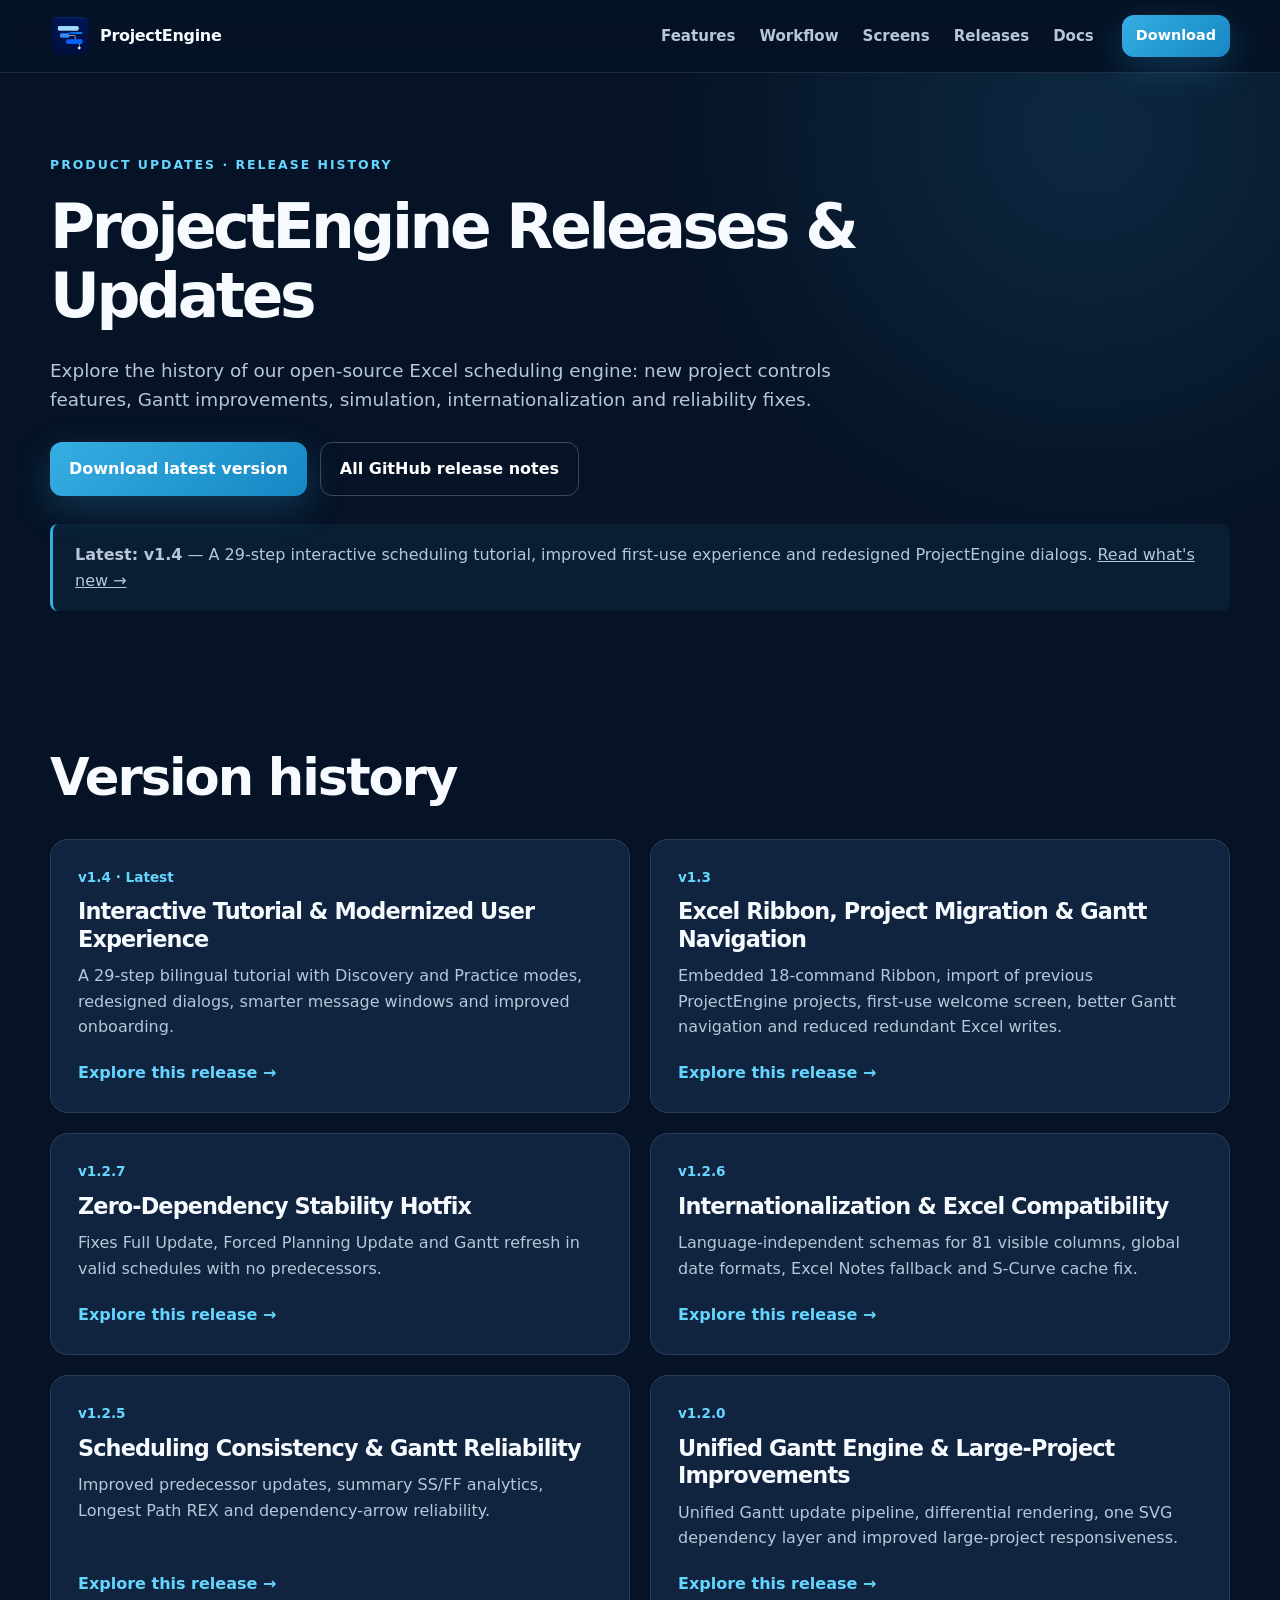
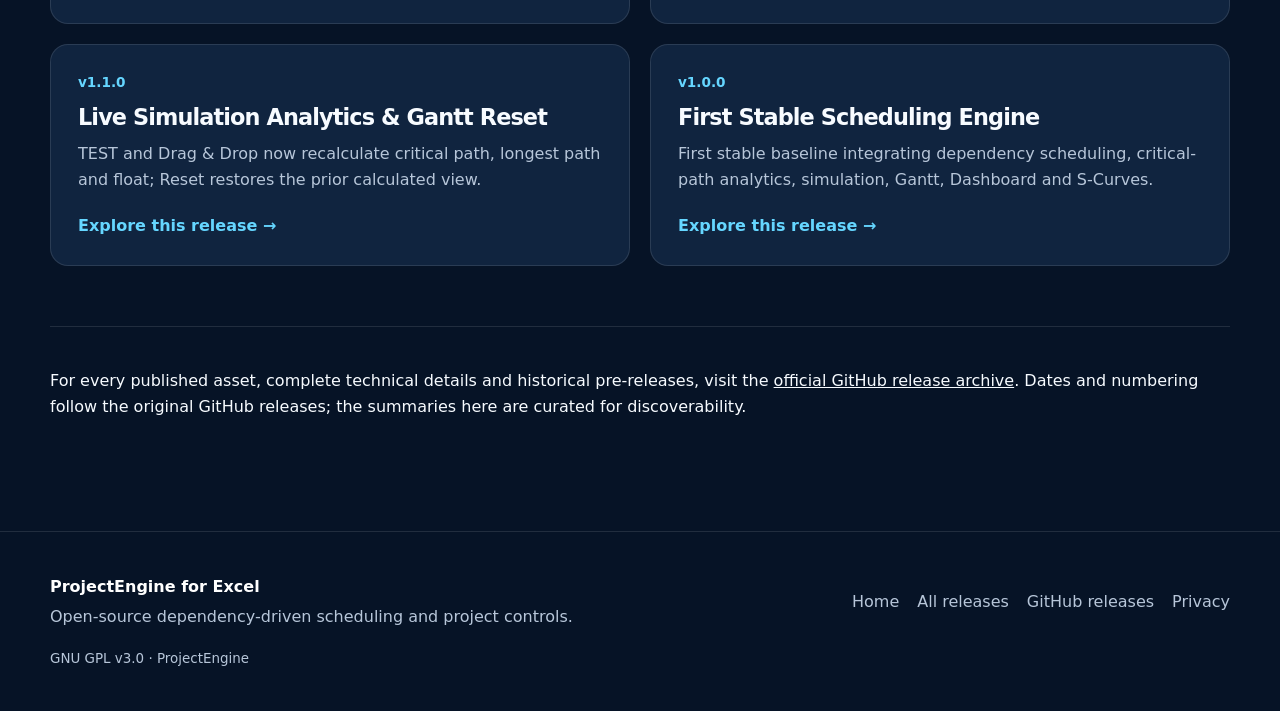
==== releases/index.html @ 014af237 "ProjectEngine Website Update — Release History & SEO Expansion" ====
<!doctype html>
<html lang="en"><head><meta charset="utf-8"><meta name="viewport" content="width=device-width, initial-scale=1">
<title>Excel Scheduling Software Releases &amp; Updates — ProjectEngine</title><meta name="description" content="ProjectEngine release history: interactive Excel tutorials, Gantt improvements, critical path analytics, scheduling migration and stability updates."><meta name="robots" content="index,follow,max-image-preview:large"><meta name="theme-color" content="#07152a">
<link rel="canonical" href="https://tmailletfr.github.io/ProjectEngine/releases/"><link rel="icon" type="image/png" href="../assets/favicon.png?v=2"><link rel="stylesheet" href="../assets/styles.css?v=5">
<meta property="og:type" content="website"><meta property="og:title" content="Excel Scheduling Software Releases &amp; Updates"><meta property="og:description" content="ProjectEngine release history: interactive Excel tutorials, Gantt improvements, critical path analytics, scheduling migration and stability updates."><meta property="og:url" content="https://tmailletfr.github.io/ProjectEngine/releases/"><meta property="og:image" content="https://tmailletfr.github.io/ProjectEngine/assets/social-preview.jpg">
<meta name="twitter:card" content="summary_large_image"><meta name="twitter:title" content="Excel Scheduling Software Releases &amp; Updates"><meta name="twitter:description" content="ProjectEngine release history: interactive Excel tutorials, Gantt improvements, critical path analytics, scheduling migration and stability updates."><meta name="twitter:image" content="https://tmailletfr.github.io/ProjectEngine/assets/social-preview.jpg">
<script type="application/ld+json">{"@context": "https://schema.org", "@type": "CollectionPage", "name": "ProjectEngine Releases & Updates", "url": "https://tmailletfr.github.io/ProjectEngine/releases/", "about": {"@type": "SoftwareApplication", "name": "ProjectEngine"}, "hasPart": [{"@type": "WebPage", "url": "https://tmailletfr.github.io/ProjectEngine/releases/v1-4.html", "name": "ProjectEngine v1.4 — Interactive Tutorial & Modernized User Experience"}, {"@type": "WebPage", "url": "https://tmailletfr.github.io/ProjectEngine/releases/v1-3.html", "name": "ProjectEngine v1.3 — Excel Ribbon, Project Migration & Gantt Navigation"}, {"@type": "WebPage", "url": "https://tmailletfr.github.io/ProjectEngine/releases/v1-2-7.html", "name": "ProjectEngine v1.2.7 — Zero-Dependency Stability Hotfix"}, {"@type": "WebPage", "url": "https://tmailletfr.github.io/ProjectEngine/releases/v1-2-6.html", "name": "ProjectEngine v1.2.6 — Internationalization & Excel Compatibility"}, {"@type": "WebPage", "url": "https://tmailletfr.github.io/ProjectEngine/releases/v1-2-5.html", "name": "ProjectEngine v1.2.5 — Scheduling Consistency & Gantt Reliability"}, {"@type": "WebPage", "url": "https://tmailletfr.github.io/ProjectEngine/releases/v1-2-0.html", "name": "ProjectEngine v1.2.0 — Unified Gantt Engine & Large-Project Improvements"}, {"@type": "WebPage", "url": "https://tmailletfr.github.io/ProjectEngine/releases/v1-1-0.html", "name": "ProjectEngine v1.1.0 — Live Simulation Analytics & Gantt Reset"}, {"@type": "WebPage", "url": "https://tmailletfr.github.io/ProjectEngine/releases/v1-0-0.html", "name": "ProjectEngine v1.0.0 — First Stable Scheduling Engine"}]}</script></head><body><a class="skip-link" href="#main">Skip to content</a>
<header class="site-header"><div class="container nav-wrap"><a class="brand" href="../index.html" aria-label="ProjectEngine home"><img src="../assets/ProjectEngine_logo.png" alt="" width="40" height="40" style="width:40px;height:40px;display:block;object-fit:contain"><span>ProjectEngine</span></a>
<nav aria-label="Primary navigation"><a href="../index.html#features">Features</a><a href="../index.html#workflow">Workflow</a><a href="../index.html#screens">Screens</a><a href="index.html" aria-current="page">Releases</a><a href="https://github.com/TMailletFR/ProjectEngine/tree/main/Docs/en">Docs</a></nav><a class="button button-small" href="../download.html">Download</a></div></header>
<main id="main"><section class="release-hero"><div class="container"><div class="eyebrow">PRODUCT UPDATES · RELEASE HISTORY</div><h1 class="release-title">ProjectEngine Releases &amp; Updates</h1><p class="release-lead">Explore the history of our open-source Excel scheduling engine: new project controls features, Gantt improvements, simulation, internationalization and reliability fixes.</p><div class="release-top-actions"><a class="button" href="../download.html">Download latest version</a><a class="button button-secondary" href="https://github.com/TMailletFR/ProjectEngine/releases">All GitHub release notes</a></div><div class="latest-note"><strong>Latest: v1.4</strong> — A 29-step interactive scheduling tutorial, improved first-use experience and redesigned ProjectEngine dialogs. <a href="v1-4.html">Read what's new →</a></div></div></section><section class="section"><div class="container"><h2>Version history</h2><div class="release-grid"><article class="release-card"><div class="release-meta">v1.4 · Latest</div><h2><a href="v1-4.html">Interactive Tutorial &amp; Modernized User Experience</a></h2><p>A 29-step bilingual tutorial with Discovery and Practice modes, redesigned dialogs, smarter message windows and improved onboarding.</p><a class="text-link" href="v1-4.html" aria-label="Read details of v1.4">Explore this release →</a></article><article class="release-card"><div class="release-meta">v1.3</div><h2><a href="v1-3.html">Excel Ribbon, Project Migration &amp; Gantt Navigation</a></h2><p>Embedded 18-command Ribbon, import of previous ProjectEngine projects, first-use welcome screen, better Gantt navigation and reduced redundant Excel writes.</p><a class="text-link" href="v1-3.html" aria-label="Read details of v1.3">Explore this release →</a></article><article class="release-card"><div class="release-meta">v1.2.7</div><h2><a href="v1-2-7.html">Zero-Dependency Stability Hotfix</a></h2><p>Fixes Full Update, Forced Planning Update and Gantt refresh in valid schedules with no predecessors.</p><a class="text-link" href="v1-2-7.html" aria-label="Read details of v1.2.7">Explore this release →</a></article><article class="release-card"><div class="release-meta">v1.2.6</div><h2><a href="v1-2-6.html">Internationalization &amp; Excel Compatibility</a></h2><p>Language-independent schemas for 81 visible columns, global date formats, Excel Notes fallback and S-Curve cache fix.</p><a class="text-link" href="v1-2-6.html" aria-label="Read details of v1.2.6">Explore this release →</a></article><article class="release-card"><div class="release-meta">v1.2.5</div><h2><a href="v1-2-5.html">Scheduling Consistency &amp; Gantt Reliability</a></h2><p>Improved predecessor updates, summary SS/FF analytics, Longest Path REX and dependency-arrow reliability.</p><a class="text-link" href="v1-2-5.html" aria-label="Read details of v1.2.5">Explore this release →</a></article><article class="release-card"><div class="release-meta">v1.2.0</div><h2><a href="v1-2-0.html">Unified Gantt Engine &amp; Large-Project Improvements</a></h2><p>Unified Gantt update pipeline, differential rendering, one SVG dependency layer and improved large-project responsiveness.</p><a class="text-link" href="v1-2-0.html" aria-label="Read details of v1.2.0">Explore this release →</a></article><article class="release-card"><div class="release-meta">v1.1.0</div><h2><a href="v1-1-0.html">Live Simulation Analytics &amp; Gantt Reset</a></h2><p>TEST and Drag &amp; Drop now recalculate critical path, longest path and float; Reset restores the prior calculated view.</p><a class="text-link" href="v1-1-0.html" aria-label="Read details of v1.1.0">Explore this release →</a></article><article class="release-card"><div class="release-meta">v1.0.0</div><h2><a href="v1-0-0.html">First Stable Scheduling Engine</a></h2><p>First stable baseline integrating dependency scheduling, critical-path analytics, simulation, Gantt, Dashboard and S-Curves.</p><a class="text-link" href="v1-0-0.html" aria-label="Read details of v1.0.0">Explore this release →</a></article></div><div class="release-bottom"><p>For every published asset, complete technical details and historical pre-releases, visit the <a href="https://github.com/TMailletFR/ProjectEngine/releases">official GitHub release archive</a>. Dates and numbering follow the original GitHub releases; the summaries here are curated for discoverability.</p></div></div></section></main>
<footer><div class="container footer-grid"><div><strong>ProjectEngine for Excel</strong><p>Open-source dependency-driven scheduling and project controls.</p></div><div class="footer-links"><a href="../index.html">Home</a><a href="index.html">All releases</a><a href="https://github.com/TMailletFR/ProjectEngine/releases">GitHub releases</a><a href="../privacy.html">Privacy</a></div><div class="license">GNU GPL v3.0 · ProjectEngine</div></div></footer></body></html>
---- assets/styles.css ----
:root {
  --bg: #061326;
  --bg-soft: #0b1c34;
  --panel: #10243f;
  --panel-2: #f4f7fb;
  --text: #f7fbff;
  --muted: #b7c6d9;
  --ink: #10243a;
  --ink-soft: #56667b;
  --accent: #35aee2;
  --accent-2: #65d6ff;
  --line: rgba(255,255,255,.11);
  --shadow: 0 24px 70px rgba(0,0,0,.28);
  --radius: 24px;
}

* { box-sizing: border-box; }

html { scroll-behavior: smooth; }

body {
  margin: 0;
  font-family: Inter, ui-sans-serif, system-ui, -apple-system, BlinkMacSystemFont, "Segoe UI", sans-serif;
  color: var(--text);
  background: var(--bg);
  line-height: 1.6;
}

img {
  max-width: 100%;
  height: auto;
  display: block;
}

a { color: inherit; }

.container {
  width: min(1180px, calc(100% - 40px));
  margin-inline: auto;
}

.narrow { max-width: 780px; }
.center { text-align: center; }

.skip-link {
  position: absolute;
  left: -9999px;
  top: 8px;
  z-index: 999;
  background: white;
  color: #111;
  padding: 10px 14px;
  border-radius: 8px;
}
.skip-link:focus { left: 8px; }

.site-header {
  position: sticky;
  top: 0;
  z-index: 20;
  backdrop-filter: blur(18px);
  background: rgba(6, 19, 38, .82);
  border-bottom: 1px solid var(--line);
}

.nav-wrap {
  min-height: 72px;
  display: flex;
  align-items: center;
  gap: 28px;
}

.brand {
  display: inline-flex;
  align-items: center;
  gap: 10px;
  text-decoration: none;
  font-weight: 800;
  letter-spacing: -.02em;
}

.brand-mark {
  width: 36px;
  height: 36px;
  border-radius: 11px;
  display: grid;
  place-items: center;
  background: linear-gradient(135deg, var(--accent), #1e6ccb);
  font-size: .84rem;
  box-shadow: 0 8px 28px rgba(53,174,226,.3);
}

nav {
  display: flex;
  gap: 24px;
  margin-left: auto;
}
nav a {
  color: var(--muted);
  text-decoration: none;
  font-weight: 650;
  font-size: .94rem;
}
nav a:hover { color: white; }

.button {
  display: inline-flex;
  align-items: center;
  justify-content: center;
  border-radius: 12px;
  padding: 13px 19px;
  font-weight: 800;
  text-decoration: none;
  background: linear-gradient(135deg, var(--accent), #1687c3);
  color: white;
  box-shadow: 0 12px 36px rgba(53,174,226,.23);
  transition: transform .18s ease, box-shadow .18s ease;
}
.button:hover {
  transform: translateY(-2px);
  box-shadow: 0 16px 40px rgba(53,174,226,.32);
}
.button-small { padding: 9px 14px; font-size: .9rem; }
.button-secondary {
  background: transparent;
  border: 1px solid rgba(255,255,255,.22);
  box-shadow: none;
}
.button-secondary:hover { background: rgba(255,255,255,.06); }

.hero {
  position: relative;
  overflow: hidden;
  padding: 104px 0 84px;
  background:
    radial-gradient(circle at 83% 10%, rgba(53,174,226,.18), transparent 34%),
    radial-gradient(circle at 15% 72%, rgba(36,93,175,.16), transparent 36%);
}
.hero::after {
  content: "";
  position: absolute;
  inset: 0;
  pointer-events: none;
  background-image: linear-gradient(rgba(255,255,255,.025) 1px, transparent 1px), linear-gradient(90deg, rgba(255,255,255,.025) 1px, transparent 1px);
  background-size: 48px 48px;
  mask-image: linear-gradient(to bottom, black, transparent);
}

.hero-grid {
  position: relative;
  z-index: 1;
  display: grid;
  grid-template-columns: .9fr 1.15fr;
  align-items: center;
  gap: 54px;
}

.eyebrow {
  display: inline-block;
  margin-bottom: 18px;
  color: var(--accent-2);
  font-size: .78rem;
  font-weight: 900;
  letter-spacing: .16em;
}

h1, h2, h3 { line-height: 1.12; margin-top: 0; }

h1 {
  font-size: clamp(3.25rem, 6vw, 5.6rem);
  letter-spacing: -.055em;
  margin-bottom: 25px;
}
h1 span { color: var(--accent-2); }

h2 {
  font-size: clamp(2.15rem, 4vw, 3.4rem);
  letter-spacing: -.04em;
  margin-bottom: 18px;
}

h3 {
  font-size: 1.25rem;
  letter-spacing: -.02em;
}

.hero-lead, .section-lead {
  color: var(--muted);
  font-size: 1.18rem;
  max-width: 700px;
}

.section-lead { margin: 0 auto; }
.section-lead.left { margin-left: 0; }

.hero-actions {
  display: flex;
  gap: 13px;
  flex-wrap: wrap;
  margin: 32px 0 28px;
}

.trust-row {
  display: flex;
  flex-wrap: wrap;
  gap: 9px;
}
.trust-row span {
  border: 1px solid var(--line);
  background: rgba(255,255,255,.045);
  color: var(--muted);
  border-radius: 999px;
  padding: 6px 10px;
  font-size: .82rem;
  font-weight: 700;
}

.hero-visual {
  width: 100%;
  aspect-ratio: 16 / 9;
  contain: layout paint;
  border: 1px solid rgba(255,255,255,.15);
  border-radius: var(--radius);
  overflow: hidden;
  box-shadow: var(--shadow);
  transform: perspective(1000px) rotateY(-2deg) rotateX(1deg);
  background: white;
}

.hero-visual img {
  width: 100%;
  height: 100%;
  object-fit: cover;
}

.strip {
  background: #0b1b31;
  border-top: 1px solid var(--line);
  border-bottom: 1px solid var(--line);
}

.proof-grid {
  display: grid;
  grid-template-columns: repeat(3, 1fr);
}
.proof-grid div {
  padding: 26px 28px;
  border-right: 1px solid var(--line);
}
.proof-grid div:last-child { border-right: 0; }
.proof-grid strong, .proof-grid span { display: block; }
.proof-grid strong { color: white; margin-bottom: 3px; }
.proof-grid span { color: var(--muted); font-size: .91rem; }

.section { padding: 96px 0; }
.section-alt {
  background: var(--panel-2);
  color: var(--ink);
}
.section-alt .eyebrow { color: #1475ad; }
.section-alt .section-lead { color: var(--ink-soft); }

.demo-frame {
  margin-top: 42px;
  padding: 10px;
  border: 1px solid var(--line);
  border-radius: 26px;
  background: #0d2039;
  box-shadow: var(--shadow);
}
.demo-frame img {
  width: 100%;
  border-radius: 18px;
}

.cards {
  display: grid;
  grid-template-columns: repeat(3, 1fr);
  gap: 18px;
  margin-top: 50px;
}
.card {
  background: white;
  border: 1px solid #dbe5ef;
  border-radius: 18px;
  padding: 28px;
  box-shadow: 0 12px 36px rgba(16,36,58,.07);
}
.card .icon {
  width: 44px;
  height: 44px;
  border-radius: 13px;
  display: grid;
  place-items: center;
  margin-bottom: 18px;
  color: white;
  background: linear-gradient(135deg, #239ed8, #1d69bc);
  font-weight: 900;
  font-size: 1.2rem;
}
.card p { color: var(--ink-soft); margin-bottom: 0; }

.workflow-grid {
  display: grid;
  grid-template-columns: 1.2fr .8fr;
  gap: 60px;
  align-items: start;
}

.steps {
  list-style: none;
  padding: 0;
  margin: 40px 0 0;
}
.steps li {
  display: grid;
  grid-template-columns: 42px 1fr;
  gap: 16px;
  margin-bottom: 22px;
}
.steps li > span {
  width: 38px;
  height: 38px;
  display: grid;
  place-items: center;
  border-radius: 12px;
  color: white;
  font-weight: 900;
  background: #147fb9;
}
.steps strong { display: block; font-size: 1.05rem; }
.steps p { margin: 4px 0 0; color: var(--muted); }

.fit-panel {
  background: linear-gradient(180deg, #102743, #0b1c33);
  border: 1px solid var(--line);
  border-radius: 22px;
  padding: 34px;
  box-shadow: var(--shadow);
}
.fit-panel p, .fit-panel li { color: var(--muted); }
.fit-panel ul { padding-left: 20px; }
.fit-panel li { margin: 8px 0; }
.fit-note {
  border-top: 1px solid var(--line);
  padding-top: 20px;
  margin-bottom: 0;
  font-size: .92rem;
}

.screenshot-grid {
  display: grid;
  grid-template-columns: repeat(2, 1fr);
  gap: 22px;
  margin-top: 46px;
}
figure {
  margin: 0;
  overflow: hidden;
  background: white;
  border: 1px solid #d9e3ee;
  border-radius: 20px;
  box-shadow: 0 14px 38px rgba(16,36,58,.08);
}
figure img { width: 100%; }
figcaption {
  color: var(--ink-soft);
  padding: 16px 18px 18px;
  font-size: .93rem;
}

.cta { padding-top: 78px; }
.cta-box {
  display: grid;
  grid-template-columns: 1fr auto;
  align-items: center;
  gap: 40px;
  padding: 46px;
  border-radius: 24px;
  background:
    linear-gradient(135deg, rgba(53,174,226,.16), transparent 40%),
    #0c213c;
  border: 1px solid rgba(101,214,255,.22);
}
.cta-box h2 { max-width: 720px; }
.cta-box p { color: var(--muted); margin-bottom: 0; }
.cta-actions {
  display: flex;
  flex-direction: column;
  align-items: center;
  gap: 14px;
}
.text-link {
  color: var(--accent-2);
  text-decoration: none;
  font-weight: 750;
}

footer {
  padding: 42px 0;
  border-top: 1px solid var(--line);
  color: var(--muted);
}
.footer-grid {
  display: grid;
  grid-template-columns: 1fr auto;
  gap: 18px 40px;
  align-items: center;
}
.footer-grid strong { color: white; }
.footer-grid p { margin: 4px 0 0; }
.footer-links {
  display: flex;
  gap: 18px;
  flex-wrap: wrap;
}
.footer-links a { text-decoration: none; }
.footer-links a:hover { color: white; }
.license { grid-column: 1 / -1; font-size: .84rem; }

@media (max-width: 900px) {
  nav { display: none; }
  .hero-grid, .workflow-grid, .cta-box { grid-template-columns: 1fr; }
  .hero { padding-top: 72px; }
  .hero-visual { transform: none; }
  .cards { grid-template-columns: repeat(2, 1fr); }
  .proof-grid { grid-template-columns: 1fr; }
  .proof-grid div { border-right: 0; border-bottom: 1px solid var(--line); }
  .proof-grid div:last-child { border-bottom: 0; }
  .cta-actions { align-items: flex-start; }
}

@media (max-width: 620px) {
  .container { width: min(100% - 24px, 1180px); }
  .nav-wrap { min-height: 64px; }
  .brand-mark { width: 32px; height: 32px; }
  .button-small { display: none; }
  .hero { padding: 62px 0 58px; }
  h1 { font-size: 3.1rem; }
  .hero-actions { flex-direction: column; }
  .button { width: 100%; }
  .section { padding: 70px 0; }
  .cards, .screenshot-grid { grid-template-columns: 1fr; }
  .card { padding: 24px; }
  .cta-box { padding: 30px 24px; }
  .footer-grid { grid-template-columns: 1fr; }
  .footer-links { flex-direction: column; gap: 8px; }
}


/* v2 layout corrections */

/* Keep the slogan visually and semantically in two beats on desktop. */
.hero-title {
  font-size: clamp(3rem, 4.9vw, 5.15rem);
  line-height: 1.04;
  letter-spacing: -.055em;
  margin-bottom: 25px;
}

.hero-title-line {
  display: block;
  white-space: nowrap;
}

.hero-title-accent {
  color: var(--accent-2);
}

/* Vertically centre the fit panel against the complete workflow block. */
.workflow-grid {
  align-items: center;
}

/* Prevent the shorter S-Curve card from stretching to the analytics card height. */
.screenshot-grid {
  align-items: start;
}

.screenshot-grid figure {
  align-self: start;
  height: auto;
}

.screenshot-grid figure img {
  width: 100%;
  height: auto;
  object-fit: contain;
}

/* Preserve the two-line slogan until the mobile layout becomes genuinely narrow. */
@media (max-width: 760px) {
  .hero-title {
    font-size: clamp(2.65rem, 10.5vw, 4.2rem);
  }
}

@media (max-width: 470px) {
  .hero-title-line {
    white-space: normal;
  }
}


.download-title {
  font-size: clamp(2.2rem, 5vw, 4rem);
  margin-bottom: 22px;
}

.download-actions {
  justify-content: center;
  margin-top: 34px;
}

.download-note {
  margin-top: 24px;
  color: var(--muted);
  font-size: .92rem;
}


/* v3: explicit hero colours and stronger layout rules */
.hero-title .hero-title-line {
  display: block !important;
  white-space: nowrap !important;
}

.hero-title .hero-title-line:first-child {
  color: var(--text) !important;
}

.hero-title .hero-title-accent {
  color: var(--accent-2) !important;
}

/* Keep the two-part slogan readable without forcing an oversized first line. */
@media (min-width: 901px) {
  .hero-title {
    font-size: clamp(3rem, 4.25vw, 4.75rem) !important;
  }
}

/* Explicitly centre the right panel within the full workflow row. */
@media (min-width: 901px) {
  .workflow-grid {
    align-items: center !important;
  }

  .fit-panel {
    align-self: center !important;
  }
}

/* Never stretch either screenshot card to match the other card's height. */
.screenshot-grid {
  align-items: start !important;
}

.screenshot-grid figure {
  height: fit-content !important;
  align-self: start !important;
}

.screenshot-grid figure img {
  display: block !important;
  width: 100% !important;
  height: auto !important;
  max-height: none !important;
  object-fit: contain !important;
}

/* Keep the intended two-line slogan on landscape phones/tablets too. */
@media (min-width: 471px) and (max-width: 900px) {
  .hero-title {
    font-size: clamp(2.5rem, 7vw, 3.7rem) !important;
  }

  .hero-title .hero-title-line {
    white-space: nowrap !important;
  }
}

/* Release archive and release article, built on the original site design */
.release-hero{padding:78px 0 42px;background:radial-gradient(circle at 85% 10%,rgba(53,174,226,.14),transparent 35%)}
.release-title{font-size:clamp(2.2rem,4.8vw,4rem);line-height:1.12;max-width:1020px}
.release-lead{color:var(--muted);font-size:1.15rem;max-width:830px}
.release-grid{display:grid;grid-template-columns:repeat(2,minmax(0,1fr));gap:20px;margin-top:32px}
.release-card{background:#10243f;border:1px solid var(--line);border-radius:18px;padding:27px;display:flex;flex-direction:column;gap:10px}
.release-card h2{font-size:1.4rem;line-height:1.22;margin:0}.release-card h2 a{text-decoration:none}
.release-card h2 a:hover,.release-content a:hover{color:var(--accent-2)}
.release-card p{color:var(--muted);margin:0}.release-meta{font-size:.85rem;color:var(--accent-2);font-weight:800}
.release-card .text-link{margin-top:auto;padding-top:10px}
.release-content{max-width:820px}.release-content h2{font-size:1.7rem;margin:42px 0 12px}
.release-content p{color:var(--muted);font-size:1.05rem}
.release-content .button{margin-top:16px}.release-breadcrumb{color:var(--muted);font-size:.88rem;margin-bottom:25px}
.release-breadcrumb a{color:var(--accent-2)}.release-top-actions{display:flex;flex-wrap:wrap;gap:13px;margin:28px 0}
.release-bottom{margin-top:60px;padding-top:25px;border-top:1px solid var(--line)}
.latest-note{margin-top:28px;padding:18px 22px;border-left:3px solid var(--accent);background:rgba(53,174,226,.07);border-radius:8px;color:var(--muted)}
@media(max-width:760px){.release-grid{grid-template-columns:1fr}.release-hero{padding-top:48px}.release-top-actions .button{width:auto}}
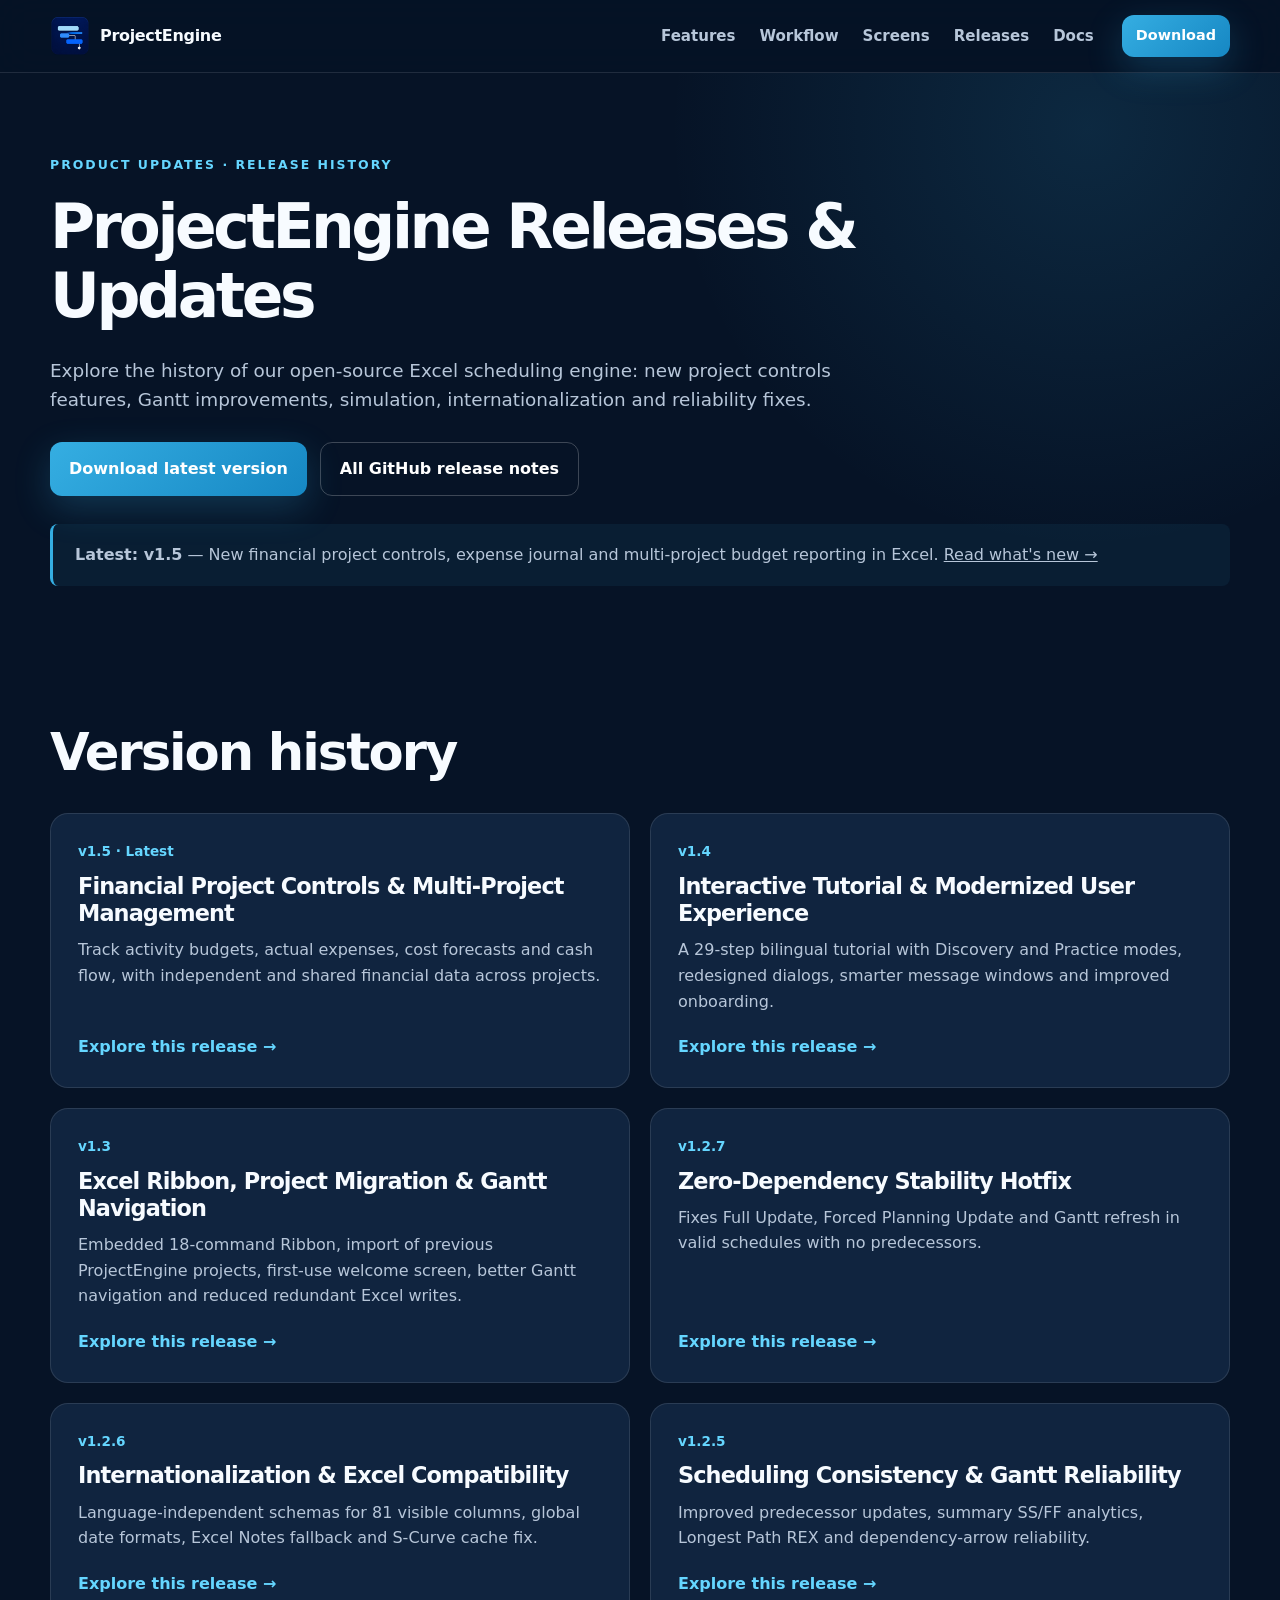
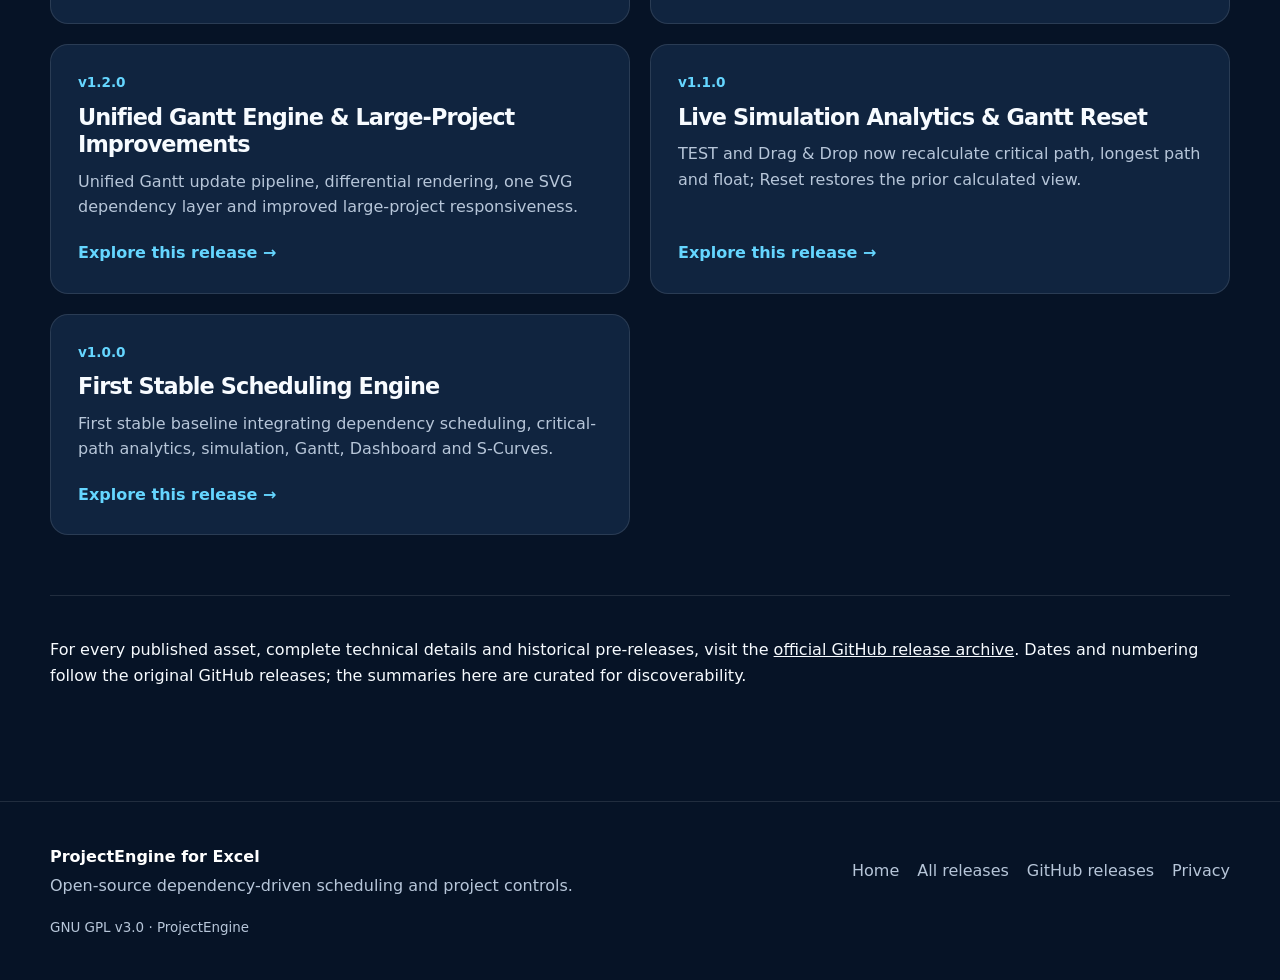
==== commit c04783f0: "v1.5" ====
--- a/releases/index.html
+++ b/releases/index.html
@@ -1,11 +1,12 @@
-<!doctype html>
-<html lang="en"><head><meta charset="utf-8"><meta name="viewport" content="width=device-width, initial-scale=1">
-<title>Excel Scheduling Software Releases &amp; Updates — ProjectEngine</title><meta name="description" content="ProjectEngine release history: interactive Excel tutorials, Gantt improvements, critical path analytics, scheduling migration and stability updates."><meta name="robots" content="index,follow,max-image-preview:large"><meta name="theme-color" content="#07152a">
-<link rel="canonical" href="https://tmailletfr.github.io/ProjectEngine/releases/"><link rel="icon" type="image/png" href="../assets/favicon.png?v=2"><link rel="stylesheet" href="../assets/styles.css?v=5">
-<meta property="og:type" content="website"><meta property="og:title" content="Excel Scheduling Software Releases &amp; Updates"><meta property="og:description" content="ProjectEngine release history: interactive Excel tutorials, Gantt improvements, critical path analytics, scheduling migration and stability updates."><meta property="og:url" content="https://tmailletfr.github.io/ProjectEngine/releases/"><meta property="og:image" content="https://tmailletfr.github.io/ProjectEngine/assets/social-preview.jpg">
-<meta name="twitter:card" content="summary_large_image"><meta name="twitter:title" content="Excel Scheduling Software Releases &amp; Updates"><meta name="twitter:description" content="ProjectEngine release history: interactive Excel tutorials, Gantt improvements, critical path analytics, scheduling migration and stability updates."><meta name="twitter:image" content="https://tmailletfr.github.io/ProjectEngine/assets/social-preview.jpg">
-<script type="application/ld+json">{"@context": "https://schema.org", "@type": "CollectionPage", "name": "ProjectEngine Releases & Updates", "url": "https://tmailletfr.github.io/ProjectEngine/releases/", "about": {"@type": "SoftwareApplication", "name": "ProjectEngine"}, "hasPart": [{"@type": "WebPage", "url": "https://tmailletfr.github.io/ProjectEngine/releases/v1-4.html", "name": "ProjectEngine v1.4 — Interactive Tutorial & Modernized User Experience"}, {"@type": "WebPage", "url": "https://tmailletfr.github.io/ProjectEngine/releases/v1-3.html", "name": "ProjectEngine v1.3 — Excel Ribbon, Project Migration & Gantt Navigation"}, {"@type": "WebPage", "url": "https://tmailletfr.github.io/ProjectEngine/releases/v1-2-7.html", "name": "ProjectEngine v1.2.7 — Zero-Dependency Stability Hotfix"}, {"@type": "WebPage", "url": "https://tmailletfr.github.io/ProjectEngine/releases/v1-2-6.html", "name": "ProjectEngine v1.2.6 — Internationalization & Excel Compatibility"}, {"@type": "WebPage", "url": "https://tmailletfr.github.io/ProjectEngine/releases/v1-2-5.html", "name": "ProjectEngine v1.2.5 — Scheduling Consistency & Gantt Reliability"}, {"@type": "WebPage", "url": "https://tmailletfr.github.io/ProjectEngine/releases/v1-2-0.html", "name": "ProjectEngine v1.2.0 — Unified Gantt Engine & Large-Project Improvements"}, {"@type": "WebPage", "url": "https://tmailletfr.github.io/ProjectEngine/releases/v1-1-0.html", "name": "ProjectEngine v1.1.0 — Live Simulation Analytics & Gantt Reset"}, {"@type": "WebPage", "url": "https://tmailletfr.github.io/ProjectEngine/releases/v1-0-0.html", "name": "ProjectEngine v1.0.0 — First Stable Scheduling Engine"}]}</script></head><body><a class="skip-link" href="#main">Skip to content</a>
-<header class="site-header"><div class="container nav-wrap"><a class="brand" href="../index.html" aria-label="ProjectEngine home"><img src="../assets/ProjectEngine_logo.png" alt="" width="40" height="40" style="width:40px;height:40px;display:block;object-fit:contain"><span>ProjectEngine</span></a>
-<nav aria-label="Primary navigation"><a href="../index.html#features">Features</a><a href="../index.html#workflow">Workflow</a><a href="../index.html#screens">Screens</a><a href="index.html" aria-current="page">Releases</a><a href="https://github.com/TMailletFR/ProjectEngine/tree/main/Docs/en">Docs</a></nav><a class="button button-small" href="../download.html">Download</a></div></header>
-<main id="main"><section class="release-hero"><div class="container"><div class="eyebrow">PRODUCT UPDATES · RELEASE HISTORY</div><h1 class="release-title">ProjectEngine Releases &amp; Updates</h1><p class="release-lead">Explore the history of our open-source Excel scheduling engine: new project controls features, Gantt improvements, simulation, internationalization and reliability fixes.</p><div class="release-top-actions"><a class="button" href="../download.html">Download latest version</a><a class="button button-secondary" href="https://github.com/TMailletFR/ProjectEngine/releases">All GitHub release notes</a></div><div class="latest-note"><strong>Latest: v1.4</strong> — A 29-step interactive scheduling tutorial, improved first-use experience and redesigned ProjectEngine dialogs. <a href="v1-4.html">Read what's new →</a></div></div></section><section class="section"><div class="container"><h2>Version history</h2><div class="release-grid"><article class="release-card"><div class="release-meta">v1.4 · Latest</div><h2><a href="v1-4.html">Interactive Tutorial &amp; Modernized User Experience</a></h2><p>A 29-step bilingual tutorial with Discovery and Practice modes, redesigned dialogs, smarter message windows and improved onboarding.</p><a class="text-link" href="v1-4.html" aria-label="Read details of v1.4">Explore this release →</a></article><article class="release-card"><div class="release-meta">v1.3</div><h2><a href="v1-3.html">Excel Ribbon, Project Migration &amp; Gantt Navigation</a></h2><p>Embedded 18-command Ribbon, import of previous ProjectEngine projects, first-use welcome screen, better Gantt navigation and reduced redundant Excel writes.</p><a class="text-link" href="v1-3.html" aria-label="Read details of v1.3">Explore this release →</a></article><article class="release-card"><div class="release-meta">v1.2.7</div><h2><a href="v1-2-7.html">Zero-Dependency Stability Hotfix</a></h2><p>Fixes Full Update, Forced Planning Update and Gantt refresh in valid schedules with no predecessors.</p><a class="text-link" href="v1-2-7.html" aria-label="Read details of v1.2.7">Explore this release →</a></article><article class="release-card"><div class="release-meta">v1.2.6</div><h2><a href="v1-2-6.html">Internationalization &amp; Excel Compatibility</a></h2><p>Language-independent schemas for 81 visible columns, global date formats, Excel Notes fallback and S-Curve cache fix.</p><a class="text-link" href="v1-2-6.html" aria-label="Read details of v1.2.6">Explore this release →</a></article><article class="release-card"><div class="release-meta">v1.2.5</div><h2><a href="v1-2-5.html">Scheduling Consistency &amp; Gantt Reliability</a></h2><p>Improved predecessor updates, summary SS/FF analytics, Longest Path REX and dependency-arrow reliability.</p><a class="text-link" href="v1-2-5.html" aria-label="Read details of v1.2.5">Explore this release →</a></article><article class="release-card"><div class="release-meta">v1.2.0</div><h2><a href="v1-2-0.html">Unified Gantt Engine &amp; Large-Project Improvements</a></h2><p>Unified Gantt update pipeline, differential rendering, one SVG dependency layer and improved large-project responsiveness.</p><a class="text-link" href="v1-2-0.html" aria-label="Read details of v1.2.0">Explore this release →</a></article><article class="release-card"><div class="release-meta">v1.1.0</div><h2><a href="v1-1-0.html">Live Simulation Analytics &amp; Gantt Reset</a></h2><p>TEST and Drag &amp; Drop now recalculate critical path, longest path and float; Reset restores the prior calculated view.</p><a class="text-link" href="v1-1-0.html" aria-label="Read details of v1.1.0">Explore this release →</a></article><article class="release-card"><div class="release-meta">v1.0.0</div><h2><a href="v1-0-0.html">First Stable Scheduling Engine</a></h2><p>First stable baseline integrating dependency scheduling, critical-path analytics, simulation, Gantt, Dashboard and S-Curves.</p><a class="text-link" href="v1-0-0.html" aria-label="Read details of v1.0.0">Explore this release →</a></article></div><div class="release-bottom"><p>For every published asset, complete technical details and historical pre-releases, visit the <a href="https://github.com/TMailletFR/ProjectEngine/releases">official GitHub release archive</a>. Dates and numbering follow the original GitHub releases; the summaries here are curated for discoverability.</p></div></div></section></main>
+<!DOCTYPE html>
+
+<html lang="en"><head><meta charset="utf-8"/><meta content="width=device-width, initial-scale=1" name="viewport"/>
+<title>Excel Scheduling Software Releases &amp; Updates — ProjectEngine</title><meta content="ProjectEngine releases: financial project controls, multi-project budgets, expense tracking, Excel scheduling, Gantt and stability updates." name="description"/><meta content="index,follow,max-image-preview:large" name="robots"/><meta content="#07152a" name="theme-color"/>
+<link href="https://tmailletfr.github.io/ProjectEngine/releases/" rel="canonical"/><link href="../assets/favicon.png?v=2" rel="icon" type="image/png"/><link href="../assets/styles.css?v=5" rel="stylesheet"/>
+<meta content="website" property="og:type"/><meta content="Excel Scheduling Software Releases &amp; Updates" property="og:title"/><meta content="ProjectEngine releases: financial project controls, multi-project budgets, expense tracking, Excel scheduling, Gantt and stability updates." property="og:description"/><meta content="https://tmailletfr.github.io/ProjectEngine/releases/" property="og:url"/><meta content="https://tmailletfr.github.io/ProjectEngine/assets/social-preview.jpg" property="og:image"/>
+<meta content="summary_large_image" name="twitter:card"/><meta content="Excel Scheduling Software Releases &amp; Updates" name="twitter:title"/><meta content="ProjectEngine releases: financial project controls, multi-project budgets, expense tracking, Excel scheduling, Gantt and stability updates." name="twitter:description"/><meta content="https://tmailletfr.github.io/ProjectEngine/assets/social-preview.jpg" name="twitter:image"/>
+<script type="application/ld+json">{"@context": "https://schema.org", "@type": "CollectionPage", "name": "ProjectEngine Releases & Updates", "url": "https://tmailletfr.github.io/ProjectEngine/releases/", "about": {"@type": "SoftwareApplication", "name": "ProjectEngine"}, "hasPart": [{"@type": "WebPage", "url": "https://tmailletfr.github.io/ProjectEngine/releases/v1-5.html", "name": "ProjectEngine v1.5 — Financial Project Controls & Multi-Project Management"}, {"@type": "WebPage", "url": "https://tmailletfr.github.io/ProjectEngine/releases/v1-4.html", "name": "ProjectEngine v1.4 — Interactive Tutorial & Modernized User Experience"}, {"@type": "WebPage", "url": "https://tmailletfr.github.io/ProjectEngine/releases/v1-3.html", "name": "ProjectEngine v1.3 — Excel Ribbon, Project Migration & Gantt Navigation"}, {"@type": "WebPage", "url": "https://tmailletfr.github.io/ProjectEngine/releases/v1-2-7.html", "name": "ProjectEngine v1.2.7 — Zero-Dependency Stability Hotfix"}, {"@type": "WebPage", "url": "https://tmailletfr.github.io/ProjectEngine/releases/v1-2-6.html", "name": "ProjectEngine v1.2.6 — Internationalization & Excel Compatibility"}, {"@type": "WebPage", "url": "https://tmailletfr.github.io/ProjectEngine/releases/v1-2-5.html", "name": "ProjectEngine v1.2.5 — Scheduling Consistency & Gantt Reliability"}, {"@type": "WebPage", "url": "https://tmailletfr.github.io/ProjectEngine/releases/v1-2-0.html", "name": "ProjectEngine v1.2.0 — Unified Gantt Engine & Large-Project Improvements"}, {"@type": "WebPage", "url": "https://tmailletfr.github.io/ProjectEngine/releases/v1-1-0.html", "name": "ProjectEngine v1.1.0 — Live Simulation Analytics & Gantt Reset"}, {"@type": "WebPage", "url": "https://tmailletfr.github.io/ProjectEngine/releases/v1-0-0.html", "name": "ProjectEngine v1.0.0 — First Stable Scheduling Engine"}]}</script></head><body><a class="skip-link" href="#main">Skip to content</a>
+<header class="site-header"><div class="container nav-wrap"><a aria-label="ProjectEngine home" class="brand" href="../index.html"><img alt="" height="40" src="../assets/ProjectEngine_logo.png" style="width:40px;height:40px;display:block;object-fit:contain" width="40"/><span>ProjectEngine</span></a>
+<nav aria-label="Primary navigation"><a href="../index.html#features">Features</a><a href="../index.html#workflow">Workflow</a><a href="../index.html#screens">Screens</a><a aria-current="page" href="index.html">Releases</a><a href="https://github.com/TMailletFR/ProjectEngine/tree/main/Docs/en">Docs</a></nav><a class="button button-small" href="../download.html">Download</a></div></header>
+<main id="main"><section class="release-hero"><div class="container"><div class="eyebrow">PRODUCT UPDATES · RELEASE HISTORY</div><h1 class="release-title">ProjectEngine Releases &amp; Updates</h1><p class="release-lead">Explore the history of our open-source Excel scheduling engine: new project controls features, Gantt improvements, simulation, internationalization and reliability fixes.</p><div class="release-top-actions"><a class="button" href="../download.html">Download latest version</a><a class="button button-secondary" href="https://github.com/TMailletFR/ProjectEngine/releases">All GitHub release notes</a></div><div class="latest-note"><strong>Latest: v1.5</strong> — New financial project controls, expense journal and multi-project budget reporting in Excel. <a href="v1-5.html">Read what's new →</a></div></div></section><section class="section"><div class="container"><h2>Version history</h2><div class="release-grid"><article class="release-card"><div class="release-meta">v1.5 · Latest</div><h2><a href="v1-5.html">Financial Project Controls &amp; Multi-Project Management</a></h2><p>Track activity budgets, actual expenses, cost forecasts and cash flow, with independent and shared financial data across projects.</p><a aria-label="Read details of v1.5" class="text-link" href="v1-5.html">Explore this release →</a></article><article class="release-card"><div class="release-meta">v1.4</div><h2><a href="v1-4.html">Interactive Tutorial &amp; Modernized User Experience</a></h2><p>A 29-step bilingual tutorial with Discovery and Practice modes, redesigned dialogs, smarter message windows and improved onboarding.</p><a aria-label="Read details of v1.4" class="text-link" href="v1-4.html">Explore this release →</a></article><article class="release-card"><div class="release-meta">v1.3</div><h2><a href="v1-3.html">Excel Ribbon, Project Migration &amp; Gantt Navigation</a></h2><p>Embedded 18-command Ribbon, import of previous ProjectEngine projects, first-use welcome screen, better Gantt navigation and reduced redundant Excel writes.</p><a aria-label="Read details of v1.3" class="text-link" href="v1-3.html">Explore this release →</a></article><article class="release-card"><div class="release-meta">v1.2.7</div><h2><a href="v1-2-7.html">Zero-Dependency Stability Hotfix</a></h2><p>Fixes Full Update, Forced Planning Update and Gantt refresh in valid schedules with no predecessors.</p><a aria-label="Read details of v1.2.7" class="text-link" href="v1-2-7.html">Explore this release →</a></article><article class="release-card"><div class="release-meta">v1.2.6</div><h2><a href="v1-2-6.html">Internationalization &amp; Excel Compatibility</a></h2><p>Language-independent schemas for 81 visible columns, global date formats, Excel Notes fallback and S-Curve cache fix.</p><a aria-label="Read details of v1.2.6" class="text-link" href="v1-2-6.html">Explore this release →</a></article><article class="release-card"><div class="release-meta">v1.2.5</div><h2><a href="v1-2-5.html">Scheduling Consistency &amp; Gantt Reliability</a></h2><p>Improved predecessor updates, summary SS/FF analytics, Longest Path REX and dependency-arrow reliability.</p><a aria-label="Read details of v1.2.5" class="text-link" href="v1-2-5.html">Explore this release →</a></article><article class="release-card"><div class="release-meta">v1.2.0</div><h2><a href="v1-2-0.html">Unified Gantt Engine &amp; Large-Project Improvements</a></h2><p>Unified Gantt update pipeline, differential rendering, one SVG dependency layer and improved large-project responsiveness.</p><a aria-label="Read details of v1.2.0" class="text-link" href="v1-2-0.html">Explore this release →</a></article><article class="release-card"><div class="release-meta">v1.1.0</div><h2><a href="v1-1-0.html">Live Simulation Analytics &amp; Gantt Reset</a></h2><p>TEST and Drag &amp; Drop now recalculate critical path, longest path and float; Reset restores the prior calculated view.</p><a aria-label="Read details of v1.1.0" class="text-link" href="v1-1-0.html">Explore this release →</a></article><article class="release-card"><div class="release-meta">v1.0.0</div><h2><a href="v1-0-0.html">First Stable Scheduling Engine</a></h2><p>First stable baseline integrating dependency scheduling, critical-path analytics, simulation, Gantt, Dashboard and S-Curves.</p><a aria-label="Read details of v1.0.0" class="text-link" href="v1-0-0.html">Explore this release →</a></article></div><div class="release-bottom"><p>For every published asset, complete technical details and historical pre-releases, visit the <a href="https://github.com/TMailletFR/ProjectEngine/releases">official GitHub release archive</a>. Dates and numbering follow the original GitHub releases; the summaries here are curated for discoverability.</p></div></div></section></main>
 <footer><div class="container footer-grid"><div><strong>ProjectEngine for Excel</strong><p>Open-source dependency-driven scheduling and project controls.</p></div><div class="footer-links"><a href="../index.html">Home</a><a href="index.html">All releases</a><a href="https://github.com/TMailletFR/ProjectEngine/releases">GitHub releases</a><a href="../privacy.html">Privacy</a></div><div class="license">GNU GPL v3.0 · ProjectEngine</div></div></footer></body></html>
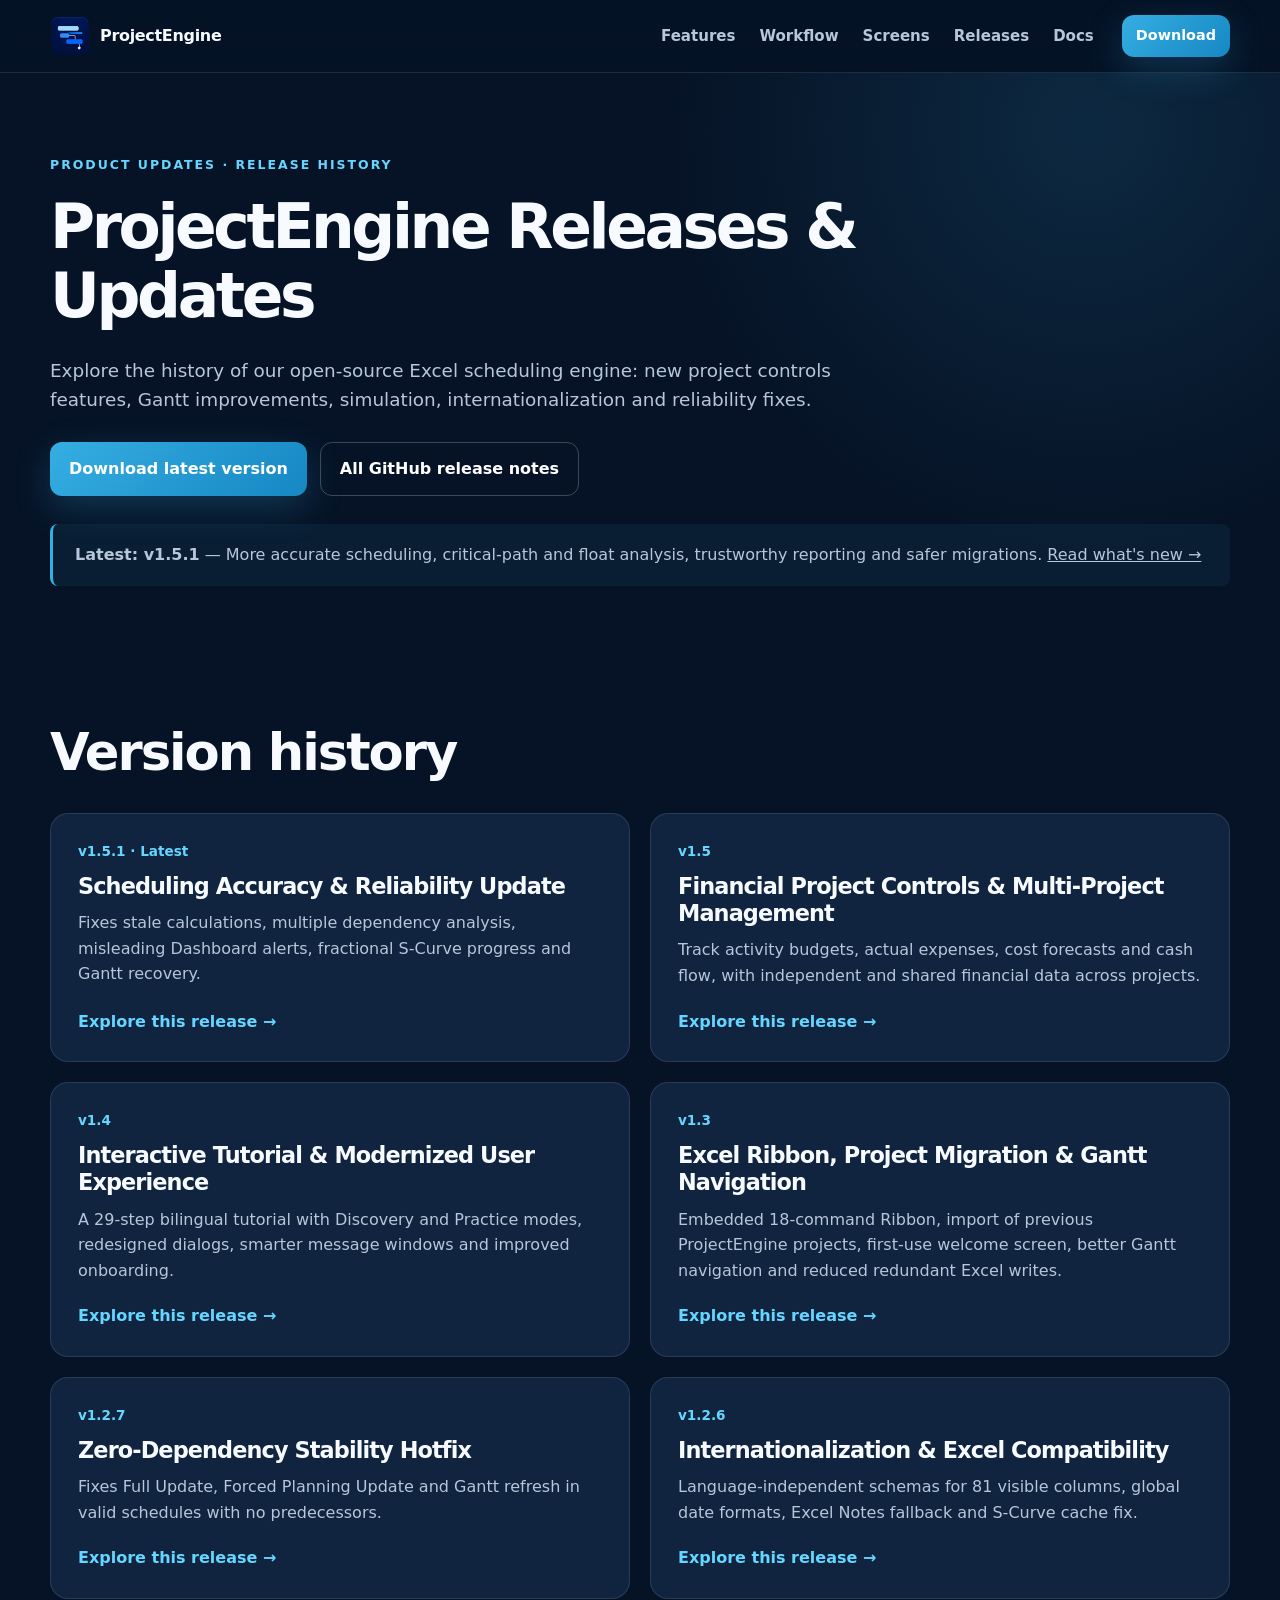
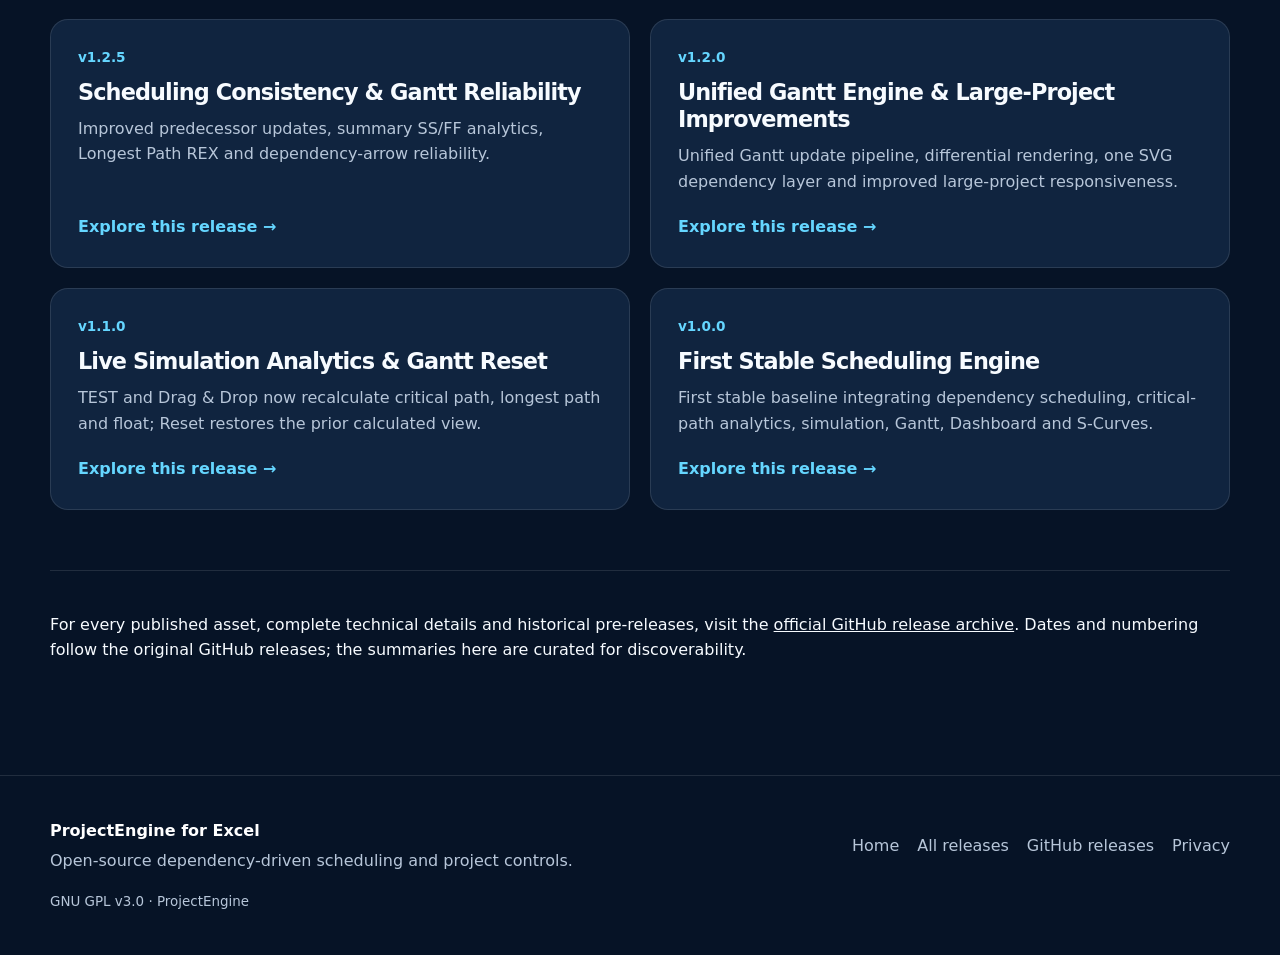
==== commit f2df4824: "v1.5.1" ====
--- a/releases/index.html
+++ b/releases/index.html
@@ -1,12 +1,12 @@
 <!DOCTYPE html>
 
 <html lang="en"><head><meta charset="utf-8"/><meta content="width=device-width, initial-scale=1" name="viewport"/>
-<title>Excel Scheduling Software Releases &amp; Updates — ProjectEngine</title><meta content="ProjectEngine releases: financial project controls, multi-project budgets, expense tracking, Excel scheduling, Gantt and stability updates." name="description"/><meta content="index,follow,max-image-preview:large" name="robots"/><meta content="#07152a" name="theme-color"/>
+<title>Excel Scheduling Software Releases &amp; Updates — ProjectEngine</title><meta content="Explore ProjectEngine release history: v1.5.1 scheduling accuracy and reliability fixes, financial controls, Gantt, analytics, and Excel project migration." name="description"/><meta content="index,follow,max-image-preview:large" name="robots"/><meta content="#07152a" name="theme-color"/>
 <link href="https://tmailletfr.github.io/ProjectEngine/releases/" rel="canonical"/><link href="../assets/favicon.png?v=2" rel="icon" type="image/png"/><link href="../assets/styles.css?v=5" rel="stylesheet"/>
-<meta content="website" property="og:type"/><meta content="Excel Scheduling Software Releases &amp; Updates" property="og:title"/><meta content="ProjectEngine releases: financial project controls, multi-project budgets, expense tracking, Excel scheduling, Gantt and stability updates." property="og:description"/><meta content="https://tmailletfr.github.io/ProjectEngine/releases/" property="og:url"/><meta content="https://tmailletfr.github.io/ProjectEngine/assets/social-preview.jpg" property="og:image"/>
-<meta content="summary_large_image" name="twitter:card"/><meta content="Excel Scheduling Software Releases &amp; Updates" name="twitter:title"/><meta content="ProjectEngine releases: financial project controls, multi-project budgets, expense tracking, Excel scheduling, Gantt and stability updates." name="twitter:description"/><meta content="https://tmailletfr.github.io/ProjectEngine/assets/social-preview.jpg" name="twitter:image"/>
-<script type="application/ld+json">{"@context": "https://schema.org", "@type": "CollectionPage", "name": "ProjectEngine Releases & Updates", "url": "https://tmailletfr.github.io/ProjectEngine/releases/", "about": {"@type": "SoftwareApplication", "name": "ProjectEngine"}, "hasPart": [{"@type": "WebPage", "url": "https://tmailletfr.github.io/ProjectEngine/releases/v1-5.html", "name": "ProjectEngine v1.5 — Financial Project Controls & Multi-Project Management"}, {"@type": "WebPage", "url": "https://tmailletfr.github.io/ProjectEngine/releases/v1-4.html", "name": "ProjectEngine v1.4 — Interactive Tutorial & Modernized User Experience"}, {"@type": "WebPage", "url": "https://tmailletfr.github.io/ProjectEngine/releases/v1-3.html", "name": "ProjectEngine v1.3 — Excel Ribbon, Project Migration & Gantt Navigation"}, {"@type": "WebPage", "url": "https://tmailletfr.github.io/ProjectEngine/releases/v1-2-7.html", "name": "ProjectEngine v1.2.7 — Zero-Dependency Stability Hotfix"}, {"@type": "WebPage", "url": "https://tmailletfr.github.io/ProjectEngine/releases/v1-2-6.html", "name": "ProjectEngine v1.2.6 — Internationalization & Excel Compatibility"}, {"@type": "WebPage", "url": "https://tmailletfr.github.io/ProjectEngine/releases/v1-2-5.html", "name": "ProjectEngine v1.2.5 — Scheduling Consistency & Gantt Reliability"}, {"@type": "WebPage", "url": "https://tmailletfr.github.io/ProjectEngine/releases/v1-2-0.html", "name": "ProjectEngine v1.2.0 — Unified Gantt Engine & Large-Project Improvements"}, {"@type": "WebPage", "url": "https://tmailletfr.github.io/ProjectEngine/releases/v1-1-0.html", "name": "ProjectEngine v1.1.0 — Live Simulation Analytics & Gantt Reset"}, {"@type": "WebPage", "url": "https://tmailletfr.github.io/ProjectEngine/releases/v1-0-0.html", "name": "ProjectEngine v1.0.0 — First Stable Scheduling Engine"}]}</script></head><body><a class="skip-link" href="#main">Skip to content</a>
+<meta content="website" property="og:type"/><meta content="Excel Scheduling Software Releases &amp; Updates" property="og:title"/><meta content="ProjectEngine v1.5.1 reliability updates plus Finance, Gantt, analytics, and migration release history." property="og:description"/><meta content="https://tmailletfr.github.io/ProjectEngine/releases/" property="og:url"/><meta content="https://tmailletfr.github.io/ProjectEngine/assets/social-preview.jpg" property="og:image"/>
+<meta content="summary_large_image" name="twitter:card"/><meta content="Excel Scheduling Software Releases &amp; Updates" name="twitter:title"/><meta content="Explore ProjectEngine release history: v1.5.1 scheduling accuracy and reliability fixes, financial controls, Gantt, analytics, and Excel project migration." name="twitter:description"/><meta content="https://tmailletfr.github.io/ProjectEngine/assets/social-preview.jpg" name="twitter:image"/>
+<script type="application/ld+json">{"@context": "https://schema.org", "@type": "CollectionPage", "name": "ProjectEngine Releases & Updates", "url": "https://tmailletfr.github.io/ProjectEngine/releases/", "about": {"@type": "SoftwareApplication", "name": "ProjectEngine"}, "hasPart": [{"@type": "WebPage", "url": "https://tmailletfr.github.io/ProjectEngine/releases/v1-5-1.html", "name": "ProjectEngine v1.5.1 — Scheduling Accuracy & Reliability Update"}, {"@type": "WebPage", "url": "https://tmailletfr.github.io/ProjectEngine/releases/v1-5.html", "name": "ProjectEngine v1.5 — Financial Project Controls & Multi-Project Management"}, {"@type": "WebPage", "url": "https://tmailletfr.github.io/ProjectEngine/releases/v1-4.html", "name": "ProjectEngine v1.4 — Interactive Tutorial & Modernized User Experience"}, {"@type": "WebPage", "url": "https://tmailletfr.github.io/ProjectEngine/releases/v1-3.html", "name": "ProjectEngine v1.3 — Excel Ribbon, Project Migration & Gantt Navigation"}, {"@type": "WebPage", "url": "https://tmailletfr.github.io/ProjectEngine/releases/v1-2-7.html", "name": "ProjectEngine v1.2.7 — Zero-Dependency Stability Hotfix"}, {"@type": "WebPage", "url": "https://tmailletfr.github.io/ProjectEngine/releases/v1-2-6.html", "name": "ProjectEngine v1.2.6 — Internationalization & Excel Compatibility"}, {"@type": "WebPage", "url": "https://tmailletfr.github.io/ProjectEngine/releases/v1-2-5.html", "name": "ProjectEngine v1.2.5 — Scheduling Consistency & Gantt Reliability"}, {"@type": "WebPage", "url": "https://tmailletfr.github.io/ProjectEngine/releases/v1-2-0.html", "name": "ProjectEngine v1.2.0 — Unified Gantt Engine & Large-Project Improvements"}, {"@type": "WebPage", "url": "https://tmailletfr.github.io/ProjectEngine/releases/v1-1-0.html", "name": "ProjectEngine v1.1.0 — Live Simulation Analytics & Gantt Reset"}, {"@type": "WebPage", "url": "https://tmailletfr.github.io/ProjectEngine/releases/v1-0-0.html", "name": "ProjectEngine v1.0.0 — First Stable Scheduling Engine"}]}</script></head><body><a class="skip-link" href="#main">Skip to content</a>
 <header class="site-header"><div class="container nav-wrap"><a aria-label="ProjectEngine home" class="brand" href="../index.html"><img alt="" height="40" src="../assets/ProjectEngine_logo.png" style="width:40px;height:40px;display:block;object-fit:contain" width="40"/><span>ProjectEngine</span></a>
 <nav aria-label="Primary navigation"><a href="../index.html#features">Features</a><a href="../index.html#workflow">Workflow</a><a href="../index.html#screens">Screens</a><a aria-current="page" href="index.html">Releases</a><a href="https://github.com/TMailletFR/ProjectEngine/tree/main/Docs/en">Docs</a></nav><a class="button button-small" href="../download.html">Download</a></div></header>
-<main id="main"><section class="release-hero"><div class="container"><div class="eyebrow">PRODUCT UPDATES · RELEASE HISTORY</div><h1 class="release-title">ProjectEngine Releases &amp; Updates</h1><p class="release-lead">Explore the history of our open-source Excel scheduling engine: new project controls features, Gantt improvements, simulation, internationalization and reliability fixes.</p><div class="release-top-actions"><a class="button" href="../download.html">Download latest version</a><a class="button button-secondary" href="https://github.com/TMailletFR/ProjectEngine/releases">All GitHub release notes</a></div><div class="latest-note"><strong>Latest: v1.5</strong> — New financial project controls, expense journal and multi-project budget reporting in Excel. <a href="v1-5.html">Read what's new →</a></div></div></section><section class="section"><div class="container"><h2>Version history</h2><div class="release-grid"><article class="release-card"><div class="release-meta">v1.5 · Latest</div><h2><a href="v1-5.html">Financial Project Controls &amp; Multi-Project Management</a></h2><p>Track activity budgets, actual expenses, cost forecasts and cash flow, with independent and shared financial data across projects.</p><a aria-label="Read details of v1.5" class="text-link" href="v1-5.html">Explore this release →</a></article><article class="release-card"><div class="release-meta">v1.4</div><h2><a href="v1-4.html">Interactive Tutorial &amp; Modernized User Experience</a></h2><p>A 29-step bilingual tutorial with Discovery and Practice modes, redesigned dialogs, smarter message windows and improved onboarding.</p><a aria-label="Read details of v1.4" class="text-link" href="v1-4.html">Explore this release →</a></article><article class="release-card"><div class="release-meta">v1.3</div><h2><a href="v1-3.html">Excel Ribbon, Project Migration &amp; Gantt Navigation</a></h2><p>Embedded 18-command Ribbon, import of previous ProjectEngine projects, first-use welcome screen, better Gantt navigation and reduced redundant Excel writes.</p><a aria-label="Read details of v1.3" class="text-link" href="v1-3.html">Explore this release →</a></article><article class="release-card"><div class="release-meta">v1.2.7</div><h2><a href="v1-2-7.html">Zero-Dependency Stability Hotfix</a></h2><p>Fixes Full Update, Forced Planning Update and Gantt refresh in valid schedules with no predecessors.</p><a aria-label="Read details of v1.2.7" class="text-link" href="v1-2-7.html">Explore this release →</a></article><article class="release-card"><div class="release-meta">v1.2.6</div><h2><a href="v1-2-6.html">Internationalization &amp; Excel Compatibility</a></h2><p>Language-independent schemas for 81 visible columns, global date formats, Excel Notes fallback and S-Curve cache fix.</p><a aria-label="Read details of v1.2.6" class="text-link" href="v1-2-6.html">Explore this release →</a></article><article class="release-card"><div class="release-meta">v1.2.5</div><h2><a href="v1-2-5.html">Scheduling Consistency &amp; Gantt Reliability</a></h2><p>Improved predecessor updates, summary SS/FF analytics, Longest Path REX and dependency-arrow reliability.</p><a aria-label="Read details of v1.2.5" class="text-link" href="v1-2-5.html">Explore this release →</a></article><article class="release-card"><div class="release-meta">v1.2.0</div><h2><a href="v1-2-0.html">Unified Gantt Engine &amp; Large-Project Improvements</a></h2><p>Unified Gantt update pipeline, differential rendering, one SVG dependency layer and improved large-project responsiveness.</p><a aria-label="Read details of v1.2.0" class="text-link" href="v1-2-0.html">Explore this release →</a></article><article class="release-card"><div class="release-meta">v1.1.0</div><h2><a href="v1-1-0.html">Live Simulation Analytics &amp; Gantt Reset</a></h2><p>TEST and Drag &amp; Drop now recalculate critical path, longest path and float; Reset restores the prior calculated view.</p><a aria-label="Read details of v1.1.0" class="text-link" href="v1-1-0.html">Explore this release →</a></article><article class="release-card"><div class="release-meta">v1.0.0</div><h2><a href="v1-0-0.html">First Stable Scheduling Engine</a></h2><p>First stable baseline integrating dependency scheduling, critical-path analytics, simulation, Gantt, Dashboard and S-Curves.</p><a aria-label="Read details of v1.0.0" class="text-link" href="v1-0-0.html">Explore this release →</a></article></div><div class="release-bottom"><p>For every published asset, complete technical details and historical pre-releases, visit the <a href="https://github.com/TMailletFR/ProjectEngine/releases">official GitHub release archive</a>. Dates and numbering follow the original GitHub releases; the summaries here are curated for discoverability.</p></div></div></section></main>
+<main id="main"><section class="release-hero"><div class="container"><div class="eyebrow">PRODUCT UPDATES · RELEASE HISTORY</div><h1 class="release-title">ProjectEngine Releases &amp; Updates</h1><p class="release-lead">Explore the history of our open-source Excel scheduling engine: new project controls features, Gantt improvements, simulation, internationalization and reliability fixes.</p><div class="release-top-actions"><a class="button" href="../download.html">Download latest version</a><a class="button button-secondary" href="https://github.com/TMailletFR/ProjectEngine/releases">All GitHub release notes</a></div><div class="latest-note"><strong>Latest: v1.5.1</strong> — More accurate scheduling, critical-path and float analysis, trustworthy reporting and safer migrations. <a href="v1-5-1.html">Read what's new →</a></div></div></section><section class="section"><div class="container"><h2>Version history</h2><div class="release-grid"><article class="release-card"><div class="release-meta">v1.5.1 · Latest</div><h2><a href="v1-5-1.html">Scheduling Accuracy &amp; Reliability Update</a></h2><p>Fixes stale calculations, multiple dependency analysis, misleading Dashboard alerts, fractional S-Curve progress and Gantt recovery.</p><a aria-label="Read details of v1.5.1" class="text-link" href="v1-5-1.html">Explore this release →</a></article><article class="release-card"><div class="release-meta">v1.5</div><h2><a href="v1-5.html">Financial Project Controls &amp; Multi-Project Management</a></h2><p>Track activity budgets, actual expenses, cost forecasts and cash flow, with independent and shared financial data across projects.</p><a aria-label="Read details of v1.5" class="text-link" href="v1-5.html">Explore this release →</a></article><article class="release-card"><div class="release-meta">v1.4</div><h2><a href="v1-4.html">Interactive Tutorial &amp; Modernized User Experience</a></h2><p>A 29-step bilingual tutorial with Discovery and Practice modes, redesigned dialogs, smarter message windows and improved onboarding.</p><a aria-label="Read details of v1.4" class="text-link" href="v1-4.html">Explore this release →</a></article><article class="release-card"><div class="release-meta">v1.3</div><h2><a href="v1-3.html">Excel Ribbon, Project Migration &amp; Gantt Navigation</a></h2><p>Embedded 18-command Ribbon, import of previous ProjectEngine projects, first-use welcome screen, better Gantt navigation and reduced redundant Excel writes.</p><a aria-label="Read details of v1.3" class="text-link" href="v1-3.html">Explore this release →</a></article><article class="release-card"><div class="release-meta">v1.2.7</div><h2><a href="v1-2-7.html">Zero-Dependency Stability Hotfix</a></h2><p>Fixes Full Update, Forced Planning Update and Gantt refresh in valid schedules with no predecessors.</p><a aria-label="Read details of v1.2.7" class="text-link" href="v1-2-7.html">Explore this release →</a></article><article class="release-card"><div class="release-meta">v1.2.6</div><h2><a href="v1-2-6.html">Internationalization &amp; Excel Compatibility</a></h2><p>Language-independent schemas for 81 visible columns, global date formats, Excel Notes fallback and S-Curve cache fix.</p><a aria-label="Read details of v1.2.6" class="text-link" href="v1-2-6.html">Explore this release →</a></article><article class="release-card"><div class="release-meta">v1.2.5</div><h2><a href="v1-2-5.html">Scheduling Consistency &amp; Gantt Reliability</a></h2><p>Improved predecessor updates, summary SS/FF analytics, Longest Path REX and dependency-arrow reliability.</p><a aria-label="Read details of v1.2.5" class="text-link" href="v1-2-5.html">Explore this release →</a></article><article class="release-card"><div class="release-meta">v1.2.0</div><h2><a href="v1-2-0.html">Unified Gantt Engine &amp; Large-Project Improvements</a></h2><p>Unified Gantt update pipeline, differential rendering, one SVG dependency layer and improved large-project responsiveness.</p><a aria-label="Read details of v1.2.0" class="text-link" href="v1-2-0.html">Explore this release →</a></article><article class="release-card"><div class="release-meta">v1.1.0</div><h2><a href="v1-1-0.html">Live Simulation Analytics &amp; Gantt Reset</a></h2><p>TEST and Drag &amp; Drop now recalculate critical path, longest path and float; Reset restores the prior calculated view.</p><a aria-label="Read details of v1.1.0" class="text-link" href="v1-1-0.html">Explore this release →</a></article><article class="release-card"><div class="release-meta">v1.0.0</div><h2><a href="v1-0-0.html">First Stable Scheduling Engine</a></h2><p>First stable baseline integrating dependency scheduling, critical-path analytics, simulation, Gantt, Dashboard and S-Curves.</p><a aria-label="Read details of v1.0.0" class="text-link" href="v1-0-0.html">Explore this release →</a></article></div><div class="release-bottom"><p>For every published asset, complete technical details and historical pre-releases, visit the <a href="https://github.com/TMailletFR/ProjectEngine/releases">official GitHub release archive</a>. Dates and numbering follow the original GitHub releases; the summaries here are curated for discoverability.</p></div></div></section></main>
 <footer><div class="container footer-grid"><div><strong>ProjectEngine for Excel</strong><p>Open-source dependency-driven scheduling and project controls.</p></div><div class="footer-links"><a href="../index.html">Home</a><a href="index.html">All releases</a><a href="https://github.com/TMailletFR/ProjectEngine/releases">GitHub releases</a><a href="../privacy.html">Privacy</a></div><div class="license">GNU GPL v3.0 · ProjectEngine</div></div></footer></body></html>
